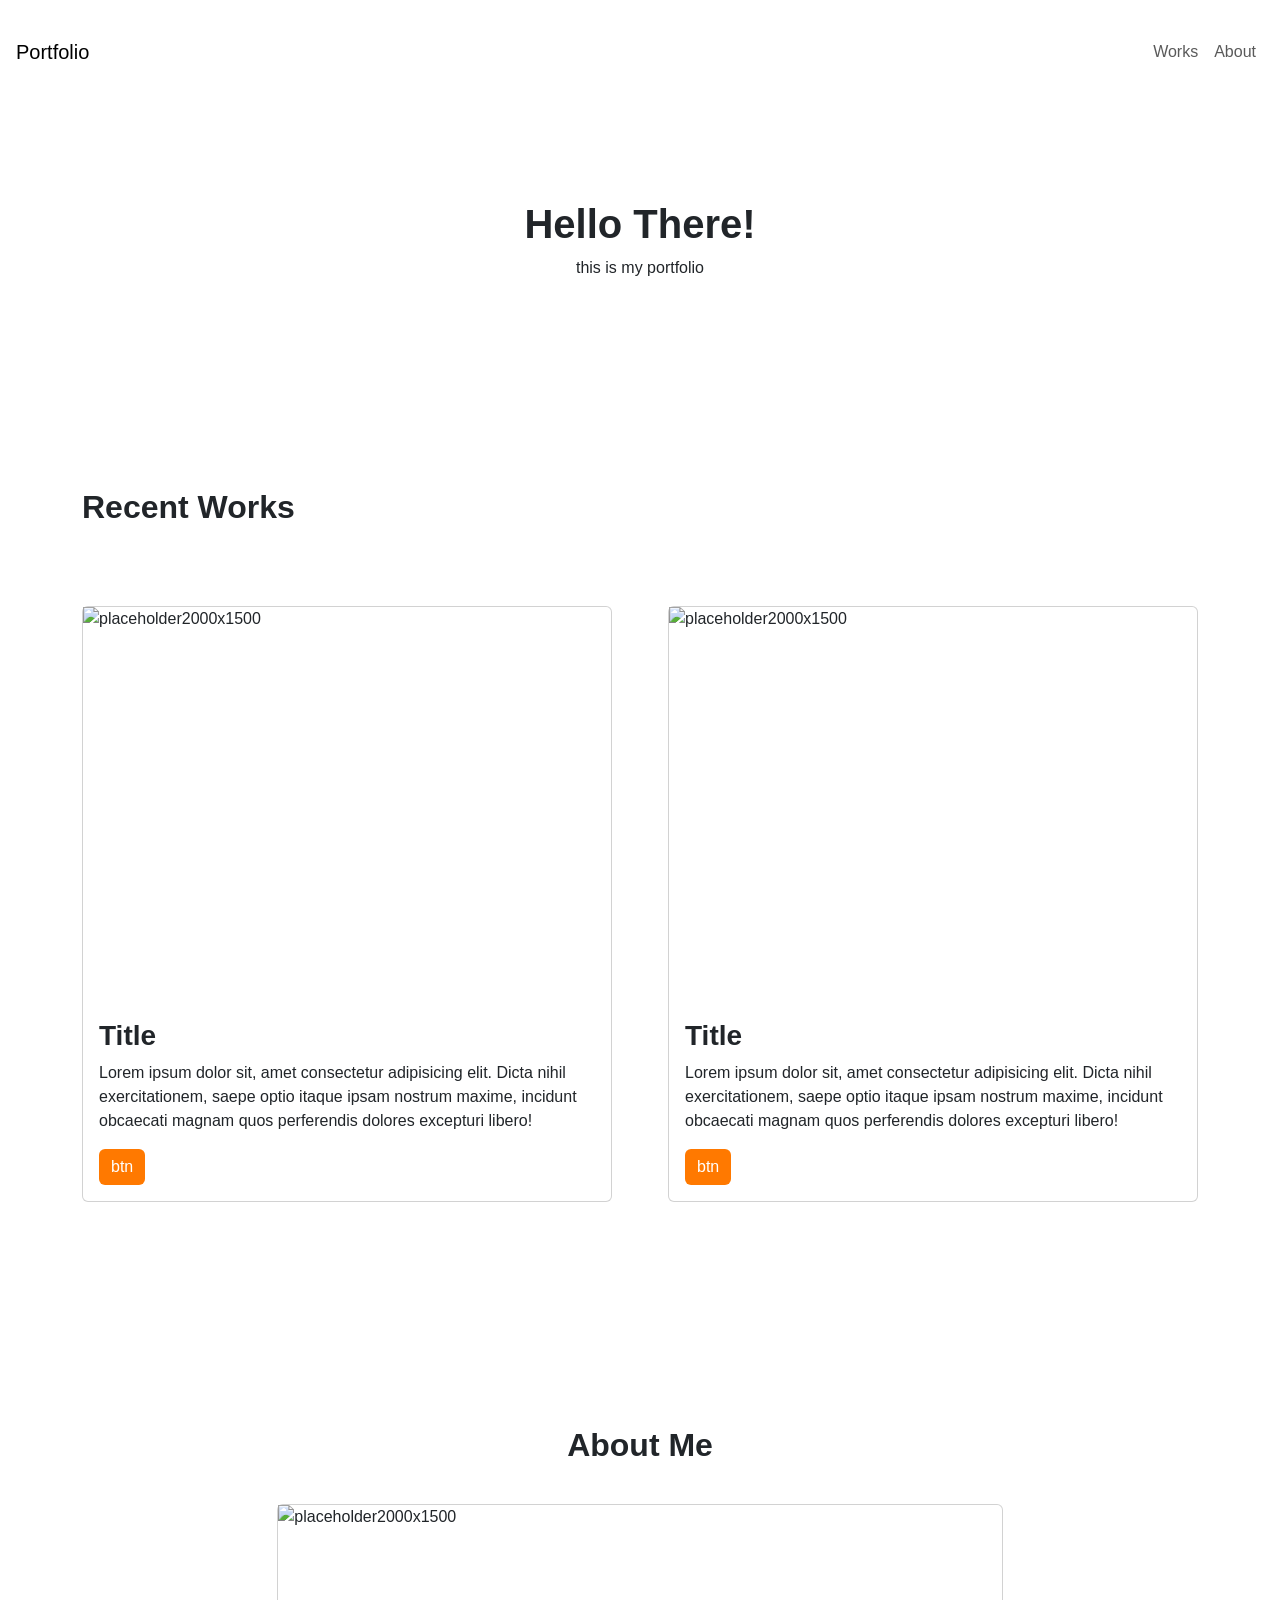
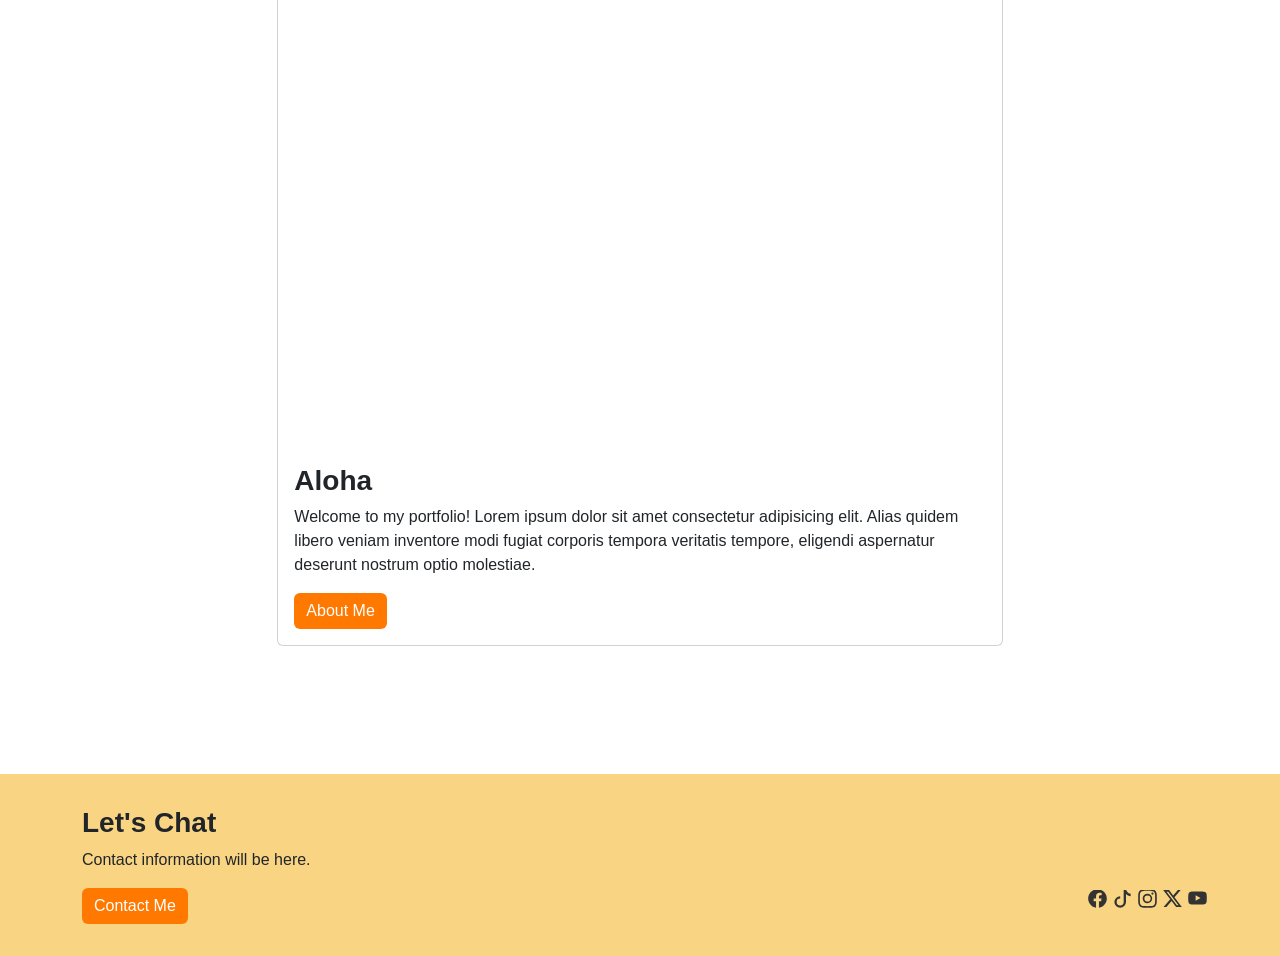
==== index.html @ 57aa2b12 "init" ====
<!DOCTYPE html>
<html lang="en">

    <head>
        <meta charset="UTF-8">
        <meta name="viewport" content="width=device-width, initial-scale=1.0">
        <title>Demo Portfolio</title>
        <link href="https://cdn.jsdelivr.net/npm/bootstrap@5.3.3/dist/css/bootstrap.min.css" rel="stylesheet" integrity="sha384-QWTKZyjpPEjISv5WaRU9OFeRpok6YctnYmDr5pNlyT2bRjXh0JMhjY6hW+ALEwIH" crossorigin="anonymous">

        <!-- REQUIRED: Your Custom CSS-->
        <link rel="stylesheet" href="css/style.css">

        <!-- REQUIRED: Google Font API -->
        <link href="https://fonts.googleapis.com/css2?family=Sora:wght@400;700&display=swap" rel="stylesheet">
    </head>

    <body>
        <!-- Content will go here -->
        <!-- Start of Header Section -->
        <header class="py-3">
            <nav class="navbar navbar-expand-lg">
                <!-- Logo -->
                <a class="navbar-brand" href="#">Portfolio</a>
                <button class="navbar-toggler" type="button" data-bs-toggle="collapse" data-bs-target="#navbarNav" aria-controls="navbarNav" aria-expanded="false" aria-label="Toggle navigation">
                    <span class="navbar-toggler-icon"></span>
                </button>
                <div class="collapse navbar-collapse" id="navbarNav">
                    <ul class="navbar-nav ms-auto">
                        <!-- Menu Links -->
                        <li class="nav-item"><a class="nav-link" href="#works">Works</a></li>
                        <li class="nav-item"><a class="nav-link" href="#about">About</a></li>
                    </ul>
                </div>
            </nav>
        </header>
        <!-- End of Header Section -->

        <!-- Start of Hero Section -->
        <section class="hero">
            <div class="container">
                <!-- <img src="img/placeholder2000x1500.jpg" alt=""> -->
                <h1 class="text-centered">Hello There!</h1>
                <p class="text-centered">this is my portfolio</p>
            </div>
        </section>
        <!-- End of Hero Section -->

        <!-- Start of Projects Section -->
        <section id="works" class="projects">
            <div class="container">
                <h2 class="mb-5">Recent Works</h2>
                <div class="row">
                    <!-- Start of Card -->
                    <div class="one-half">
                        <div class="card">
                            <img src="img/placeholder2000x1500.jpg" alt="placeholder2000x1500" width="2000" height="1500">
                            <div class="card-body">
                                <h3 class="card-title">Title</h3>
                                <p class="card-text">Lorem ipsum dolor sit, amet consectetur adipisicing elit. Dicta nihil exercitationem, saepe optio itaque ipsam nostrum maxime, incidunt obcaecati magnam quos perferendis dolores excepturi libero!</p>
                                <a class="btn btn-primary" href="#" role="button">btn</a>
                            </div>
                        </div>
                    </div>
                    <!-- End of Card -->
                    <!-- Start of Card -->

                    <div class="one-half">
                        <div class="card">
                            <img src="img/placeholder2000x1500.jpg" alt="placeholder2000x1500" width="2000" height="1500">
                            <div class="card-body">
                                <h3 class="card-title">Title</h3>
                                <p class="card-text">Lorem ipsum dolor sit, amet consectetur adipisicing elit. Dicta nihil exercitationem, saepe optio itaque ipsam nostrum maxime, incidunt obcaecati magnam quos perferendis dolores excepturi libero!</p>
                                <a class="btn btn-primary" href="#" role="button">btn</a>
                            </div>
                        </div>
                    </div>
                    <!-- End of Card -->
                    <!-- Start of Card -->
                </div>
            </div>
        </section>
        <!-- End of Projects Section -->


        <!-- Start of About Me Section -->
        <section id="about" class="about-me">
            <div class="container">
                <h2 class="text-centered">About Me</h2>
                <div class="row">
                    <!-- Start of Card -->
                    <div class="two-thirds centered">
                        <div class="card">
                            <img src="img/placeholder2000x1500.jpg" alt="placeholder2000x1500" width="2000" height="1500">
                            <div class="card-body">
                                <h3 class="card-title">Aloha</h3>
                                <p class="card-text">Welcome to my portfolio! Lorem ipsum dolor sit amet consectetur adipisicing elit. Alias quidem libero veniam inventore modi fugiat corporis tempora veritatis tempore, eligendi aspernatur deserunt nostrum optio molestiae.</p>
                                <a href="#" class="btn btn-primary">About Me</a>
                            </div>
                        </div>
                    </div>
                </div>
                <!-- End of Card -->
        </section>
        <!-- End of About Me Section -->

        </div>

        <!-- Start of Footer Section -->
        <footer>
            <div class="container">
                <div class="row">
                    <div class="one-half">
                        <div class="text-left">
                            <div class="">
                                <h3>Let&apos;s Chat</h3>
                                <p>Contact information will be here.</p>
                                <a href="mailto:emailaddy" class="btn btn-primary">Contact Me</a>
                            </div>
                        </div>
                    </div>
                    <div class="one-half social-links">
                        <svg xmlns="http://www.w3.org/2000/svg" width="16" height="16" fill="currentColor" class="bi bi-facebook" viewBox="0 0 16 16">
                            <path d="M16 8.049c0-4.446-3.582-8.05-8-8.05C3.58 0-.002 3.603-.002 8.05c0 4.017 2.926 7.347 6.75 7.951v-5.625h-2.03V8.05H6.75V6.275c0-2.017 1.195-3.131 3.022-3.131.876 0 1.791.157 1.791.157v1.98h-1.009c-.993 0-1.303.621-1.303 1.258v1.51h2.218l-.354 2.326H9.25V16c3.824-.604 6.75-3.934 6.75-7.951" />
                        </svg>
                        <svg xmlns="http://www.w3.org/2000/svg" width="16" height="16" fill="currentColor" class="bi bi-tiktok" viewBox="0 0 16 16">
                            <path d="M9 0h1.98c.144.715.54 1.617 1.235 2.512C12.895 3.389 13.797 4 15 4v2c-1.753 0-3.07-.814-4-1.829V11a5 5 0 1 1-5-5v2a3 3 0 1 0 3 3z" />
                        </svg>
                        <svg xmlns="http://www.w3.org/2000/svg" width="16" height="16" fill="currentColor" class="bi bi-instagram" viewBox="0 0 16 16">
                            <path d="M8 0C5.829 0 5.556.01 4.703.048 3.85.088 3.269.222 2.76.42a3.9 3.9 0 0 0-1.417.923A3.9 3.9 0 0 0 .42 2.76C.222 3.268.087 3.85.048 4.7.01 5.555 0 5.827 0 8.001c0 2.172.01 2.444.048 3.297.04.852.174 1.433.372 1.942.205.526.478.972.923 1.417.444.445.89.719 1.416.923.51.198 1.09.333 1.942.372C5.555 15.99 5.827 16 8 16s2.444-.01 3.298-.048c.851-.04 1.434-.174 1.943-.372a3.9 3.9 0 0 0 1.416-.923c.445-.445.718-.891.923-1.417.197-.509.332-1.09.372-1.942C15.99 10.445 16 10.173 16 8s-.01-2.445-.048-3.299c-.04-.851-.175-1.433-.372-1.941a3.9 3.9 0 0 0-.923-1.417A3.9 3.9 0 0 0 13.24.42c-.51-.198-1.092-.333-1.943-.372C10.443.01 10.172 0 7.998 0zm-.717 1.442h.718c2.136 0 2.389.007 3.232.046.78.035 1.204.166 1.486.275.373.145.64.319.92.599s.453.546.598.92c.11.281.24.705.275 1.485.039.843.047 1.096.047 3.231s-.008 2.389-.047 3.232c-.035.78-.166 1.203-.275 1.485a2.5 2.5 0 0 1-.599.919c-.28.28-.546.453-.92.598-.28.11-.704.24-1.485.276-.843.038-1.096.047-3.232.047s-2.39-.009-3.233-.047c-.78-.036-1.203-.166-1.485-.276a2.5 2.5 0 0 1-.92-.598 2.5 2.5 0 0 1-.6-.92c-.109-.281-.24-.705-.275-1.485-.038-.843-.046-1.096-.046-3.233s.008-2.388.046-3.231c.036-.78.166-1.204.276-1.486.145-.373.319-.64.599-.92s.546-.453.92-.598c.282-.11.705-.24 1.485-.276.738-.034 1.024-.044 2.515-.045zm4.988 1.328a.96.96 0 1 0 0 1.92.96.96 0 0 0 0-1.92m-4.27 1.122a4.109 4.109 0 1 0 0 8.217 4.109 4.109 0 0 0 0-8.217m0 1.441a2.667 2.667 0 1 1 0 5.334 2.667 2.667 0 0 1 0-5.334" />
                        </svg>
                        <svg xmlns="http://www.w3.org/2000/svg" width="16" height="16" fill="currentColor" class="bi bi-twitter-x" viewBox="0 0 16 16">
                            <path d="M12.6.75h2.454l-5.36 6.142L16 15.25h-4.937l-3.867-5.07-4.425 5.07H.316l5.733-6.57L0 .75h5.063l3.495 4.633L12.601.75Zm-.86 13.028h1.36L4.323 2.145H2.865z" />
                        </svg>
                        <svg xmlns="http://www.w3.org/2000/svg" width="16" height="16" fill="currentColor" class="bi bi-youtube" viewBox="0 0 16 16">
                            <path d="M8.051 1.999h.089c.822.003 4.987.033 6.11.335a2.01 2.01 0 0 1 1.415 1.42c.101.38.172.883.22 1.402l.01.104.022.26.008.104c.065.914.073 1.77.074 1.957v.075c-.001.194-.01 1.108-.082 2.06l-.008.105-.009.104c-.05.572-.124 1.14-.235 1.558a2.01 2.01 0 0 1-1.415 1.42c-1.16.312-5.569.334-6.18.335h-.142c-.309 0-1.587-.006-2.927-.052l-.17-.006-.087-.004-.171-.007-.171-.007c-1.11-.049-2.167-.128-2.654-.26a2.01 2.01 0 0 1-1.415-1.419c-.111-.417-.185-.986-.235-1.558L.09 9.82l-.008-.104A31 31 0 0 1 0 7.68v-.123c.002-.215.01-.958.064-1.778l.007-.103.003-.052.008-.104.022-.26.01-.104c.048-.519.119-1.023.22-1.402a2.01 2.01 0 0 1 1.415-1.42c.487-.13 1.544-.21 2.654-.26l.17-.007.172-.006.086-.003.171-.007A100 100 0 0 1 7.858 2zM6.4 5.209v4.818l4.157-2.408z" />
                        </svg>
                    </div>
                </div>
            </div>

        </footer>
        <!-- End of Footer Section -->


        <!-- REQUIRED: Javascript -->
        <script src="https://cdn.jsdelivr.net/npm/bootstrap@5.3.3/dist/js/bootstrap.bundle.min.js" integrity="sha384-YvpcrYf0tY3lHB60NNkmXc5s9fDVZLESaAA55NDzOxhy9GkcIdslK1eN7N6jIeHz" crossorigin="anonymous"></script>
    </body>

</html>
---- css/style.css ----
/********************************
Bootstrap Variables Override
**********************************/
:root {
    /* Replace your primary color from your UI Kit */
    --bs-primary: #ff7900;

    /* Replace your secondary color from your UI Kit  */
    --secondary-color: #f9d583;

    /* Replace the main body font from your UI Kit */
    --bs-font-sans-serif: 'Fredoka', verdana, sans-serif;
    --bs-body-font: 'Nunito', verdana, sans-serif;

    /* Optional: Replace gradient from your UI Kit */
    --bs-gradient: linear-gradient(180deg, rgba(255, 255, 255, 0.15), rgba(255, 255, 255, 0));
}

/********************************
Global Styles and UI Components
**********************************/
.navbar {

    /* Optional: Stretch the navbar across the full width */
    width: 100%;

    /* Optional: Add inner spacing to the navbar */
    padding: 1rem;
}

footer {
    /* Change footer background color */
    background-color: var(--bs-white);
    /* Optional: Change footer text color to white using variable */
    color: var(--bs-dark);
    /* Optional: Center footer elements */
    text-align: center;
}

footer .footer-social {
    /* Optional: Change size of footer icon */
    width:24px;
    margin:.5rem
}
/* .btn-hero {
    display: flex;
    justify-self: center;
} */

.btn-primary {
    /* Optional: Change primary button background color to primary color */
    background-color: var(--bs-primary);
    /* Optional: Remove primary button outline */
    border: none;
}

.btn-primary:hover {
    /* Optional: Change primary button hover state background and text color  */
    background-color: var(--secondary-color);
    color: var(--bs-dark);
}

/********************************
Typography
**********************************/
h1,
h2,
h3,
h4,
h5,
h6 {
    /* Optional: Add letter spacing to all headings */
    letter-spacing: 0.0rem;
    /* Optional: Adjust font-weight to all headings */
    font-weight: 800;
}

h2 {
    /* Optional: Adjust font-size of heading 2 */
    font-size: 2rem;
}

p {
    font-family: var(--bs-body-font);
}
.display-1 {
    /* Optional: Customizes display-1 style based on my Figma UI kit */
    font-weight: 800;
    font-size: 4.5rem;
    line-height: 100%;
    letter-spacing: -0.2rem;
}

.display-2 {
    /* Optional: Customizes display-2 style based on my Figma UI kit */
    font-weight: 700;
    font-size: 2.75rem;
    line-height: 100%;
    letter-spacing: -0.2rem;
}

.kicker {
    /* Optional: Establish new custom text style class called "kicker" */
    text-transform: uppercase;
    font-weight: 400;
    font-size: 1.25rem;
}

/* Small devices (landscape phones, 576px and up) */
@media (min-width: 576px) {
    /* Optional: Customize responsive style for display-1 on small devices and larger */
    .display-1 {
        font-size: 4rem;
    }
}

img {
    max-width: 100%;
    height: auto;
}

.hero {
    /* width: 1320px; */
    margin: 0 auto;
}

section {
    padding: 6em 0;
}

footer {
    background-color: var(--secondary-color);
}

svg {
    color: #333;
    width: 25px;
    height: 25px;
    padding: .2em;
}

.text-centered {
    text-align: center;
}
.text-left {
    text-align: left;
}

/* GRID */
.row {
    --gridgap: 2em;
}
.row2 {
    --gridgap2: 0em;
}
.row>* {
    margin-top: var(--gridgap);
    margin-bottom: var(--gridgap);
}
.row2 + .row2 {
    margin-top: var(--gridgap2);
    margin-bottom: var(--gridgap2);
}
@media (min-width: 768px) {
    .row {
        display: grid;
        grid-template-columns: repeat(12, 1fr);
        gap: var(--gridgap);
        /* place-items: center; */
    }

    /* COMMONLY USED SEMANTIC COLUMN WIDTHS */
    .one-half {
        grid-column: auto / span 6;
    }

    .one-third {
        grid-column: auto / span 4;
    }

    .two-thirds {
        grid-column: auto / span 8;
    }

    .one-fourth {
        grid-column: auto / span 3;
    }

    .three-fourths {
        grid-column: auto / span 9;
    }

    /* 12 COLUMN CLASSES */
    .col-1 {
        grid-column: auto / span 1;
    }

    .col-2 {
        grid-column: auto / span 2;
    }

    .col-3 {
        grid-column: auto / span 3;
    }

    .col-4 {
        grid-column: auto / span 4;
    }

    .col-5 {
        grid-column: auto / span 5;
    }

    .col-6 {
        grid-column: auto / span 6;
    }

    .col-7 {
        grid-column: auto / span 7;
    }

    .col-8 {
        grid-column: auto / span 8;
    }

    .col-9 {
        grid-column: auto / span 9;
    }

    .col-10 {
        grid-column: auto / span 10;
    }

    .col-11 {
        grid-column: auto / span 11;
    }

    .col-12 {
        grid-column: auto / span 12;
    }

    /* COMMONLY CENTERED COLUMNS */
    .one-half.centered {
        grid-column: 4 / span 6;
    }

    .one-third.centered {
        grid-column: 5 / span 4;
    }

    .two-thirds.centered {
        grid-column: 3 / span 8;
    }

    /* PUSHES */
    .push-1 {
        grid-column-start: 2;
    }

    .push-2 {
        grid-column-start: 3;
    }

    .push-3 {
        grid-column-start: 4;
    }

    .push-4 {
        grid-column-start: 5;
    }

    .push-5 {
        grid-column-start: 6;
    }

    .push-6 {
        grid-column-start: 7;
    }

    .push-7 {
        grid-column-start: 8;
    }

    .push-8 {
        grid-column-start: 9;
    }

    .push-9 {
        grid-column-start: 10;
    }

    .push-10 {
        grid-column-start: 11;
    }

    .push-11 {
        grid-column-start: 12;
    }

    /* SWAP (REVERSE) COLUMNS - WORKS ONLY w/ 2 CHILDREN  */
    .row.swapped > *:first-child { order: 2; }
    .row.swapped > *:last-child { order: 1; }
}

@media (min-width: 768px) {
.social-links {
    display: flex;
    justify-content: end;
    padding: 5em 0 0 0;
    
}
    }
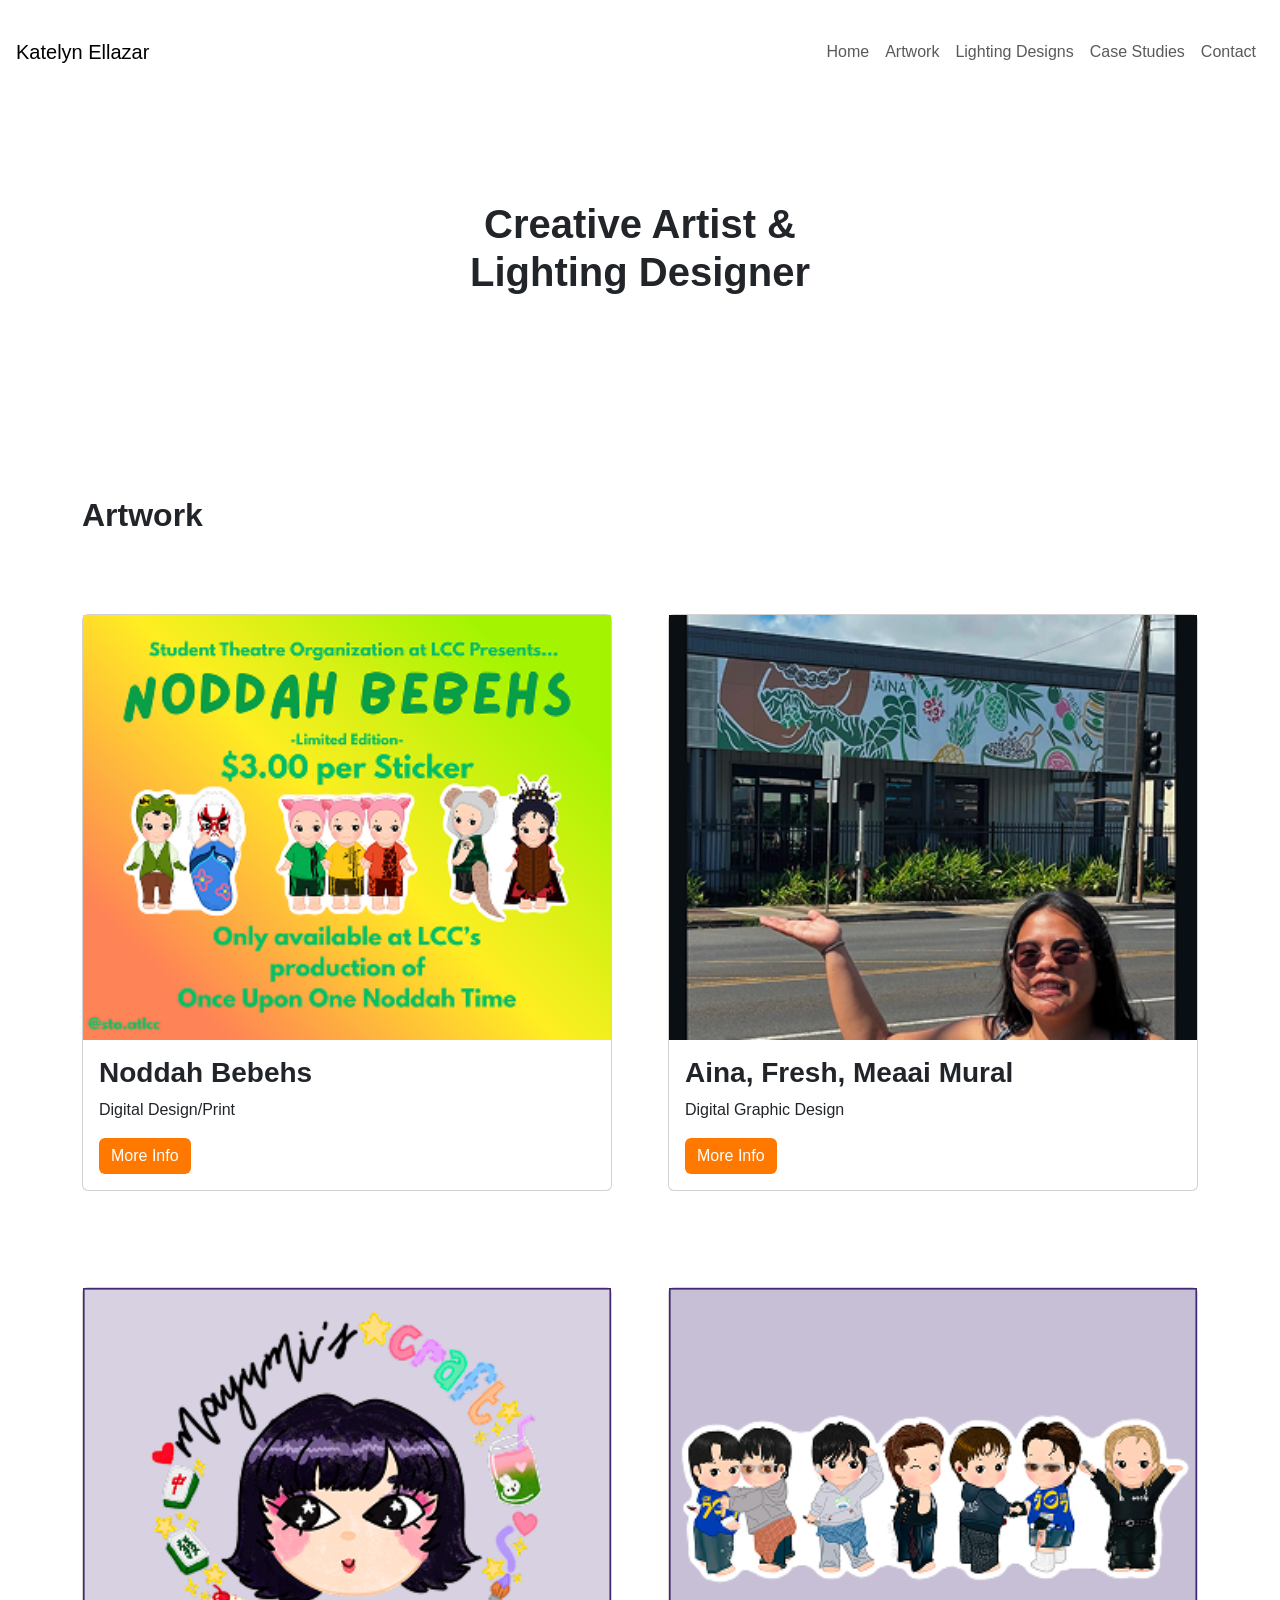
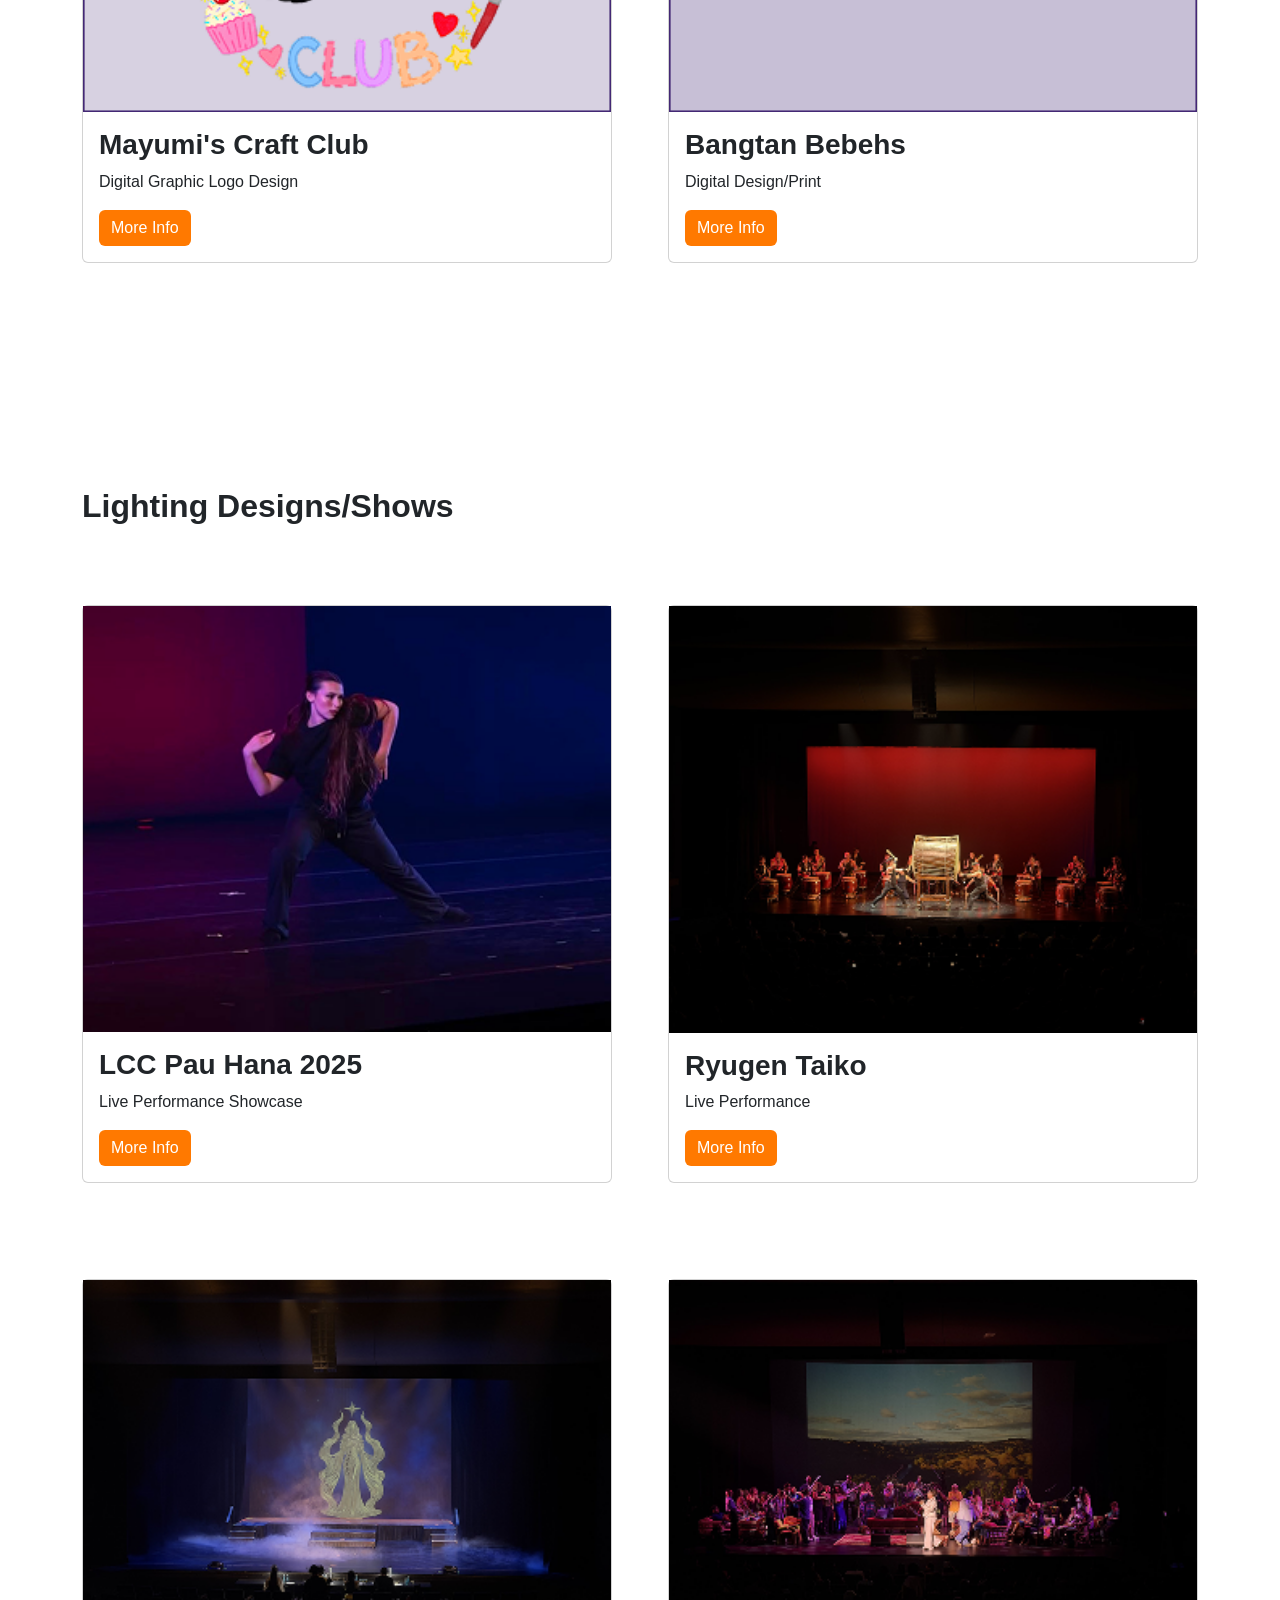
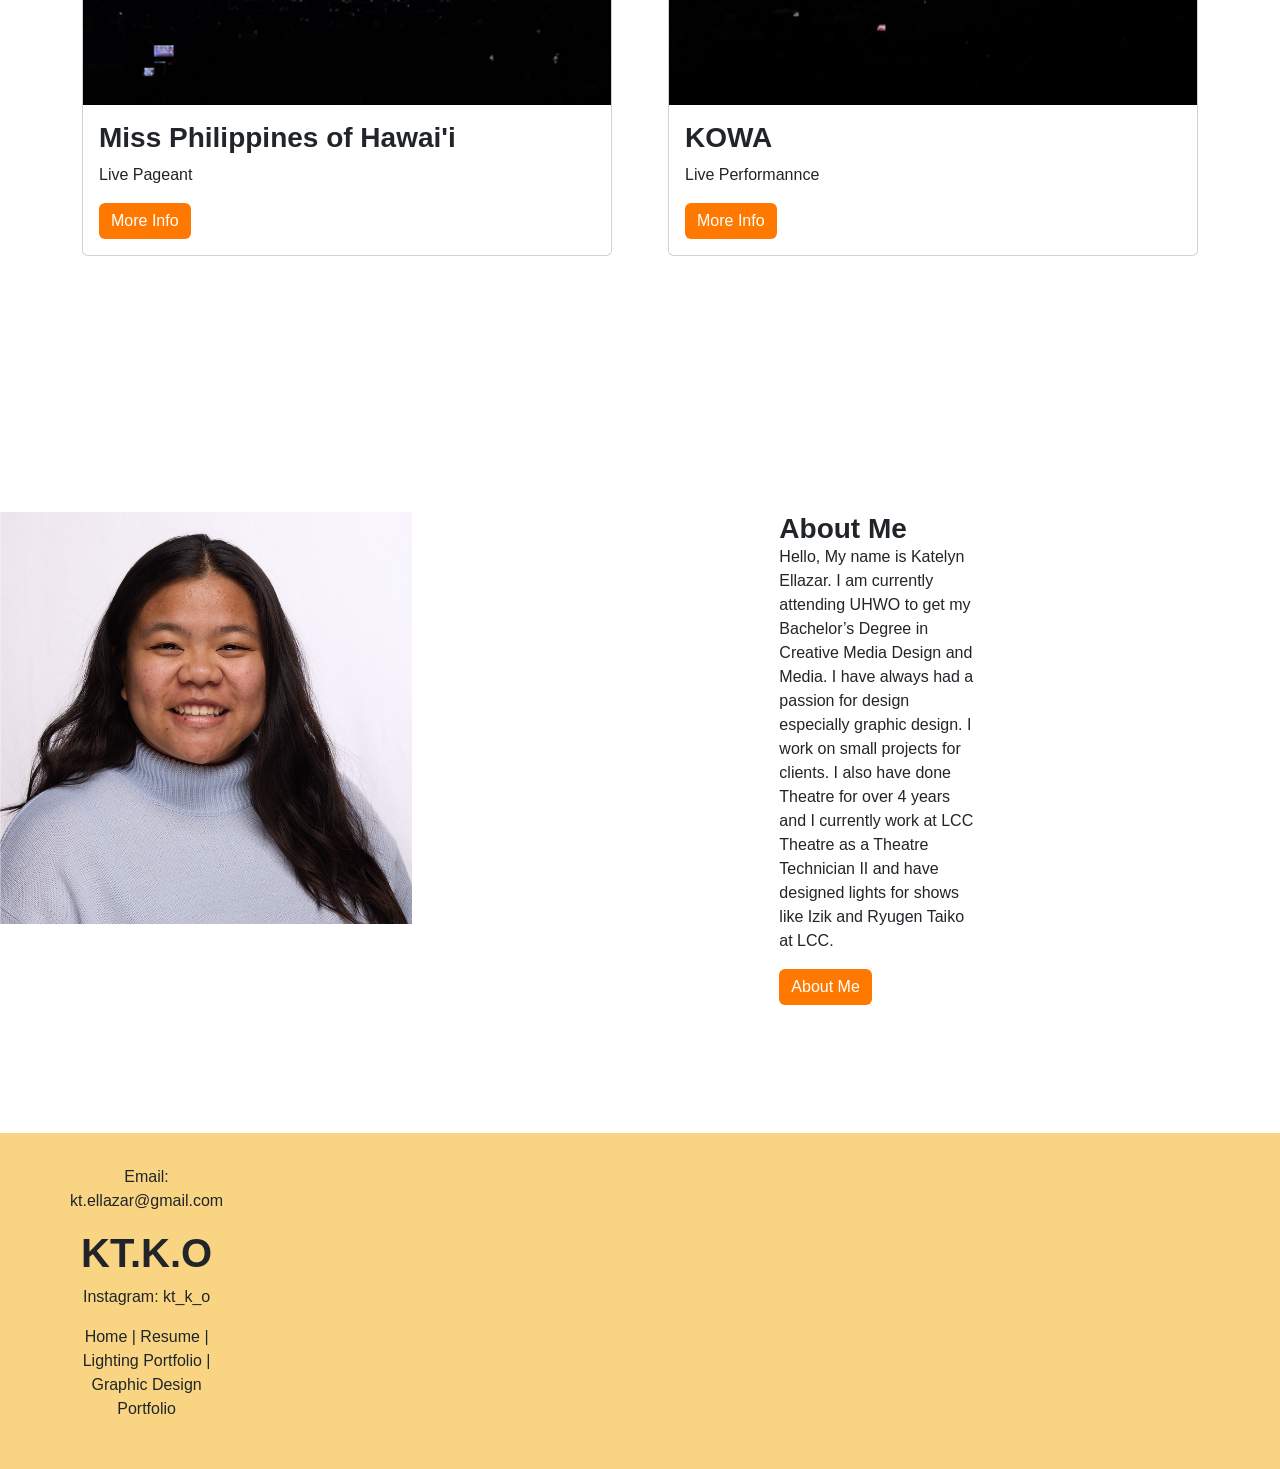
==== commit 20336f33: "homepage-update" ====
--- a/index.html
+++ b/index.html
@@ -4,7 +4,7 @@
     <head>
         <meta charset="UTF-8">
         <meta name="viewport" content="width=device-width, initial-scale=1.0">
-        <title>Demo Portfolio</title>
+        <title>Katelyn Ellazar</title>
         <link href="https://cdn.jsdelivr.net/npm/bootstrap@5.3.3/dist/css/bootstrap.min.css" rel="stylesheet" integrity="sha384-QWTKZyjpPEjISv5WaRU9OFeRpok6YctnYmDr5pNlyT2bRjXh0JMhjY6hW+ALEwIH" crossorigin="anonymous">
 
         <!-- REQUIRED: Your Custom CSS-->
@@ -20,15 +20,18 @@
         <header class="py-3">
             <nav class="navbar navbar-expand-lg">
                 <!-- Logo -->
-                <a class="navbar-brand" href="#">Portfolio</a>
+                <a class="navbar-brand" href="#">Katelyn Ellazar</a>
                 <button class="navbar-toggler" type="button" data-bs-toggle="collapse" data-bs-target="#navbarNav" aria-controls="navbarNav" aria-expanded="false" aria-label="Toggle navigation">
                     <span class="navbar-toggler-icon"></span>
                 </button>
                 <div class="collapse navbar-collapse" id="navbarNav">
                     <ul class="navbar-nav ms-auto">
                         <!-- Menu Links -->
-                        <li class="nav-item"><a class="nav-link" href="#works">Works</a></li>
-                        <li class="nav-item"><a class="nav-link" href="#about">About</a></li>
+                        <li class="nav-item"><a class="nav-link" href="#home">Home</a></li>
+                        <li class="nav-item"><a class="nav-link" href="#artwork">Artwork</a></li>
+                        <li class="nav-item"><a class="nav-link" href="#lighting">Lighting Designs</a></li>
+                        <li class="nav-item"><a class="nav-link" href="#case-studies">Case Studies</a></li>
+                        <li class="nav-item"><a class="nav-link" href="#contact">Contact</a></li>
                     </ul>
                 </div>
             </nav>
@@ -39,105 +42,158 @@
         <section class="hero">
             <div class="container">
                 <!-- <img src="img/placeholder2000x1500.jpg" alt=""> -->
-                <h1 class="text-centered">Hello There!</h1>
-                <p class="text-centered">this is my portfolio</p>
+                <h1 class="text-centered">Creative Artist & <br> Lighting Designer</h1>
+                
             </div>
         </section>
         <!-- End of Hero Section -->
 
-        <!-- Start of Projects Section -->
-        <section id="works" class="projects">
-            <div class="container">
-                <h2 class="mb-5">Recent Works</h2>
+        <!-- Start of Artwork Section -->
+        <section id="artwork" class="projects">
+            <div class="container">
+                <h2 class="mb-5">Artwork</h2>
                 <div class="row">
                     <!-- Start of Card -->
                     <div class="one-half">
                         <div class="card">
-                            <img src="img/placeholder2000x1500.jpg" alt="placeholder2000x1500" width="2000" height="1500">
-                            <div class="card-body">
-                                <h3 class="card-title">Title</h3>
-                                <p class="card-text">Lorem ipsum dolor sit, amet consectetur adipisicing elit. Dicta nihil exercitationem, saepe optio itaque ipsam nostrum maxime, incidunt obcaecati magnam quos perferendis dolores excepturi libero!</p>
-                                <a class="btn btn-primary" href="#" role="button">btn</a>
-                            </div>
-                        </div>
-                    </div>
-                    <!-- End of Card -->
-                    <!-- Start of Card -->
-
-                    <div class="one-half">
-                        <div class="card">
-                            <img src="img/placeholder2000x1500.jpg" alt="placeholder2000x1500" width="2000" height="1500">
-                            <div class="card-body">
-                                <h3 class="card-title">Title</h3>
-                                <p class="card-text">Lorem ipsum dolor sit, amet consectetur adipisicing elit. Dicta nihil exercitationem, saepe optio itaque ipsam nostrum maxime, incidunt obcaecati magnam quos perferendis dolores excepturi libero!</p>
-                                <a class="btn btn-primary" href="#" role="button">btn</a>
-                            </div>
-                        </div>
-                    </div>
-                    <!-- End of Card -->
-                    <!-- Start of Card -->
-                </div>
-            </div>
-        </section>
-        <!-- End of Projects Section -->
+                            <img src="images/thumbnail-noddah.png" alt="Noddah Bebehs" width="2000" height="1500">
+                            <div class="card-body">
+                                <h3 class="card-title">Noddah Bebehs</h3>
+                                <p class="card-text">Digital Design/Print</p>
+                                <a class="btn btn-primary" href="#" role="button">More Info</a>
+                            </div>
+                        </div>
+                    </div>
+                    <!-- End of Card -->
+                    <!-- Start of Card -->
+
+                    <div class="one-half">
+                        <div class="card">
+                            <img src="images/thumbnail-aina.png" alt="Aina, Fresh, Mea'ai Mural" width="2000" height="1500">
+                            <div class="card-body">
+                                <h3 class="card-title">Aina, Fresh, Meaai Mural</h3>
+                                <p class="card-text">Digital Graphic Design</p>
+                                <a class="btn btn-primary" href="#" role="button">More Info</a>
+                            </div>
+                        </div>
+                    </div>
+                    <!-- End of Card -->
+                    <!-- Start of Card -->
+                      <div class="one-half">
+                        <div class="card">
+                            <img src="images/thumbnail-mayumi.png" alt="Mayumi's Craft Club" width="2000" height="1500">
+                            <div class="card-body">
+                                <h3 class="card-title">Mayumi's Craft Club</h3>
+                                <p class="card-text">Digital Graphic Logo Design</p>
+                                <a class="btn btn-primary" href="#" role="button">More Info</a>
+                            </div>
+                        </div>
+                    </div>
+                    <!-- End of Card -->
+                      <div class="one-half">
+                        <div class="card">
+                            <img src="images/thumbnail-bangtan.png" alt="Bangtan Bebehs" width="2000" height="1500">
+                            <div class="card-body">
+                                <h3 class="card-title">Bangtan Bebehs</h3>
+                                <p class="card-text">Digital Design/Print</p>
+                                <a class="btn btn-primary" href="#" role="button">More Info</a>
+                            </div>
+                        </div>
+                    </div>
+                    <!-- End of Card -->
+                </div>
+            </div>
+        </section>
+        <!-- End of Artwork Section -->
+
+                <!-- Start of Lighting Section -->
+        <section id="artwork" class="projects">
+            <div class="container">
+                <h2 class="mb-5">Lighting Designs/Shows</h2>
+                <div class="row">
+                    <!-- Start of Card -->
+                    <div class="one-half">
+                        <div class="card">
+                            <img src="images/Thumbnail-pau hana.png" alt="Noddah Bebehs" width="2000" height="1500">
+                            <div class="card-body">
+                                <h3 class="card-title">LCC Pau Hana 2025</h3>
+                                <p class="card-text">Live Performance Showcase</p>
+                                <a class="btn btn-primary" href="#" role="button">More Info</a>
+                            </div>
+                        </div>
+                    </div>
+                    <!-- End of Card -->
+                    <!-- Start of Card -->
+
+                    <div class="one-half">
+                        <div class="card">
+                            <img src="images/thumbnail-ryugen.png" alt="Aina, Fresh, Mea'ai Mural" width="2000" height="1500">
+                            <div class="card-body">
+                                <h3 class="card-title">Ryugen Taiko</h3>
+                                <p class="card-text">Live Performance</p>
+                                <a class="btn btn-primary" href="#" role="button">More Info</a>
+                            </div>
+                        </div>
+                    </div>
+                    <!-- End of Card -->
+                    <!-- Start of Card -->
+                      <div class="one-half">
+                        <div class="card">
+                            <img src="images/thumbnail-mpoh.png" alt="Miss Philippines of Hawai'i" width="2000" height="1500">
+                            <div class="card-body">
+                                <h3 class="card-title">Miss Philippines of Hawai'i</h3>
+                                <p class="card-text">Live Pageant</p>
+                                <a class="btn btn-primary" href="#" role="button">More Info</a>
+                            </div>
+                        </div>
+                    </div>
+                    <!-- End of Card -->
+                      <div class="one-half">
+                        <div class="card">
+                            <img src="images/thumbnail-kowa.png" alt="KOWA" width="2000" height="1500">
+                            <div class="card-body">
+                                <h3 class="card-title">KOWA</h3>
+                                <p class="card-text">Live Performannce</p>
+                                <a class="btn btn-primary" href="#" role="button">More Info</a>
+                            </div>
+                        </div>
+                    </div>
+                    <!-- End of Card -->
+                </div>
+            </div>
+        </section>
+        <!-- End of Lighting Section -->
 
 
         <!-- Start of About Me Section -->
         <section id="about" class="about-me">
-            <div class="container">
-                <h2 class="text-centered">About Me</h2>
-                <div class="row">
-                    <!-- Start of Card -->
-                    <div class="two-thirds centered">
-                        <div class="card">
-                            <img src="img/placeholder2000x1500.jpg" alt="placeholder2000x1500" width="2000" height="1500">
-                            <div class="card-body">
-                                <h3 class="card-title">Aloha</h3>
-                                <p class="card-text">Welcome to my portfolio! Lorem ipsum dolor sit amet consectetur adipisicing elit. Alias quidem libero veniam inventore modi fugiat corporis tempora veritatis tempore, eligendi aspernatur deserunt nostrum optio molestiae.</p>
-                                <a href="#" class="btn btn-primary">About Me</a>
-                            </div>
-                        </div>
-                    </div>
-                </div>
-                <!-- End of Card -->
+                            <div class="row">
+                                <div class="col-7"><img src="images/katelyn.png" alt="Katelyn Ellazar" width="2000" height="1500"></div>
+                                    <div class="col-5">
+                                        <h3 class="card-title">About Me</h3>
+                                        <p class="card-text">Hello, My name is Katelyn Ellazar. I am currently attending UHWO to get my Bachelor’s Degree in Creative Media Design and Media. I have always had a passion for design especially graphic design. I work on small projects for clients. I also have done Theatre for over 4 years and I currently work at LCC Theatre as a Theatre Technician II and have designed lights for shows like Izik and Ryugen Taiko at LCC.</p>
+                                        <a href="#" class="btn btn-primary">About Me</a>
+                                    </div>
+                            </div>
+
         </section>
         <!-- End of About Me Section -->
 
-        </div>
 
         <!-- Start of Footer Section -->
         <footer>
             <div class="container">
                 <div class="row">
-                    <div class="one-half">
-                        <div class="text-left">
-                            <div class="">
-                                <h3>Let&apos;s Chat</h3>
-                                <p>Contact information will be here.</p>
-                                <a href="mailto:emailaddy" class="btn btn-primary">Contact Me</a>
-                            </div>
-                        </div>
-                    </div>
-                    <div class="one-half social-links">
-                        <svg xmlns="http://www.w3.org/2000/svg" width="16" height="16" fill="currentColor" class="bi bi-facebook" viewBox="0 0 16 16">
-                            <path d="M16 8.049c0-4.446-3.582-8.05-8-8.05C3.58 0-.002 3.603-.002 8.05c0 4.017 2.926 7.347 6.75 7.951v-5.625h-2.03V8.05H6.75V6.275c0-2.017 1.195-3.131 3.022-3.131.876 0 1.791.157 1.791.157v1.98h-1.009c-.993 0-1.303.621-1.303 1.258v1.51h2.218l-.354 2.326H9.25V16c3.824-.604 6.75-3.934 6.75-7.951" />
-                        </svg>
-                        <svg xmlns="http://www.w3.org/2000/svg" width="16" height="16" fill="currentColor" class="bi bi-tiktok" viewBox="0 0 16 16">
-                            <path d="M9 0h1.98c.144.715.54 1.617 1.235 2.512C12.895 3.389 13.797 4 15 4v2c-1.753 0-3.07-.814-4-1.829V11a5 5 0 1 1-5-5v2a3 3 0 1 0 3 3z" />
-                        </svg>
-                        <svg xmlns="http://www.w3.org/2000/svg" width="16" height="16" fill="currentColor" class="bi bi-instagram" viewBox="0 0 16 16">
-                            <path d="M8 0C5.829 0 5.556.01 4.703.048 3.85.088 3.269.222 2.76.42a3.9 3.9 0 0 0-1.417.923A3.9 3.9 0 0 0 .42 2.76C.222 3.268.087 3.85.048 4.7.01 5.555 0 5.827 0 8.001c0 2.172.01 2.444.048 3.297.04.852.174 1.433.372 1.942.205.526.478.972.923 1.417.444.445.89.719 1.416.923.51.198 1.09.333 1.942.372C5.555 15.99 5.827 16 8 16s2.444-.01 3.298-.048c.851-.04 1.434-.174 1.943-.372a3.9 3.9 0 0 0 1.416-.923c.445-.445.718-.891.923-1.417.197-.509.332-1.09.372-1.942C15.99 10.445 16 10.173 16 8s-.01-2.445-.048-3.299c-.04-.851-.175-1.433-.372-1.941a3.9 3.9 0 0 0-.923-1.417A3.9 3.9 0 0 0 13.24.42c-.51-.198-1.092-.333-1.943-.372C10.443.01 10.172 0 7.998 0zm-.717 1.442h.718c2.136 0 2.389.007 3.232.046.78.035 1.204.166 1.486.275.373.145.64.319.92.599s.453.546.598.92c.11.281.24.705.275 1.485.039.843.047 1.096.047 3.231s-.008 2.389-.047 3.232c-.035.78-.166 1.203-.275 1.485a2.5 2.5 0 0 1-.599.919c-.28.28-.546.453-.92.598-.28.11-.704.24-1.485.276-.843.038-1.096.047-3.232.047s-2.39-.009-3.233-.047c-.78-.036-1.203-.166-1.485-.276a2.5 2.5 0 0 1-.92-.598 2.5 2.5 0 0 1-.6-.92c-.109-.281-.24-.705-.275-1.485-.038-.843-.046-1.096-.046-3.233s.008-2.388.046-3.231c.036-.78.166-1.204.276-1.486.145-.373.319-.64.599-.92s.546-.453.92-.598c.282-.11.705-.24 1.485-.276.738-.034 1.024-.044 2.515-.045zm4.988 1.328a.96.96 0 1 0 0 1.92.96.96 0 0 0 0-1.92m-4.27 1.122a4.109 4.109 0 1 0 0 8.217 4.109 4.109 0 0 0 0-8.217m0 1.441a2.667 2.667 0 1 1 0 5.334 2.667 2.667 0 0 1 0-5.334" />
-                        </svg>
-                        <svg xmlns="http://www.w3.org/2000/svg" width="16" height="16" fill="currentColor" class="bi bi-twitter-x" viewBox="0 0 16 16">
-                            <path d="M12.6.75h2.454l-5.36 6.142L16 15.25h-4.937l-3.867-5.07-4.425 5.07H.316l5.733-6.57L0 .75h5.063l3.495 4.633L12.601.75Zm-.86 13.028h1.36L4.323 2.145H2.865z" />
-                        </svg>
-                        <svg xmlns="http://www.w3.org/2000/svg" width="16" height="16" fill="currentColor" class="bi bi-youtube" viewBox="0 0 16 16">
-                            <path d="M8.051 1.999h.089c.822.003 4.987.033 6.11.335a2.01 2.01 0 0 1 1.415 1.42c.101.38.172.883.22 1.402l.01.104.022.26.008.104c.065.914.073 1.77.074 1.957v.075c-.001.194-.01 1.108-.082 2.06l-.008.105-.009.104c-.05.572-.124 1.14-.235 1.558a2.01 2.01 0 0 1-1.415 1.42c-1.16.312-5.569.334-6.18.335h-.142c-.309 0-1.587-.006-2.927-.052l-.17-.006-.087-.004-.171-.007-.171-.007c-1.11-.049-2.167-.128-2.654-.26a2.01 2.01 0 0 1-1.415-1.419c-.111-.417-.185-.986-.235-1.558L.09 9.82l-.008-.104A31 31 0 0 1 0 7.68v-.123c.002-.215.01-.958.064-1.778l.007-.103.003-.052.008-.104.022-.26.01-.104c.048-.519.119-1.023.22-1.402a2.01 2.01 0 0 1 1.415-1.42c.487-.13 1.544-.21 2.654-.26l.17-.007.172-.006.086-.003.171-.007A100 100 0 0 1 7.858 2zM6.4 5.209v4.818l4.157-2.408z" />
-                        </svg>
-                    </div>
-                </div>
-            </div>
-
+                            <div class="card-body">
+                                <p class="text-centered">Email: kt.ellazar@gmail.com</p>
+                                <h1 class="text-centered">KT.K.O</h1>
+                                <p class="text-centered">Instagram: kt_k_o</p>
+                                <p class="text-centered">Home | Resume | Lighting Portfolio | Graphic Design Portfolio </p>
+                                
+                           </div>
+                </div>
+            </div>
+      
         </footer>
         <!-- End of Footer Section -->
 
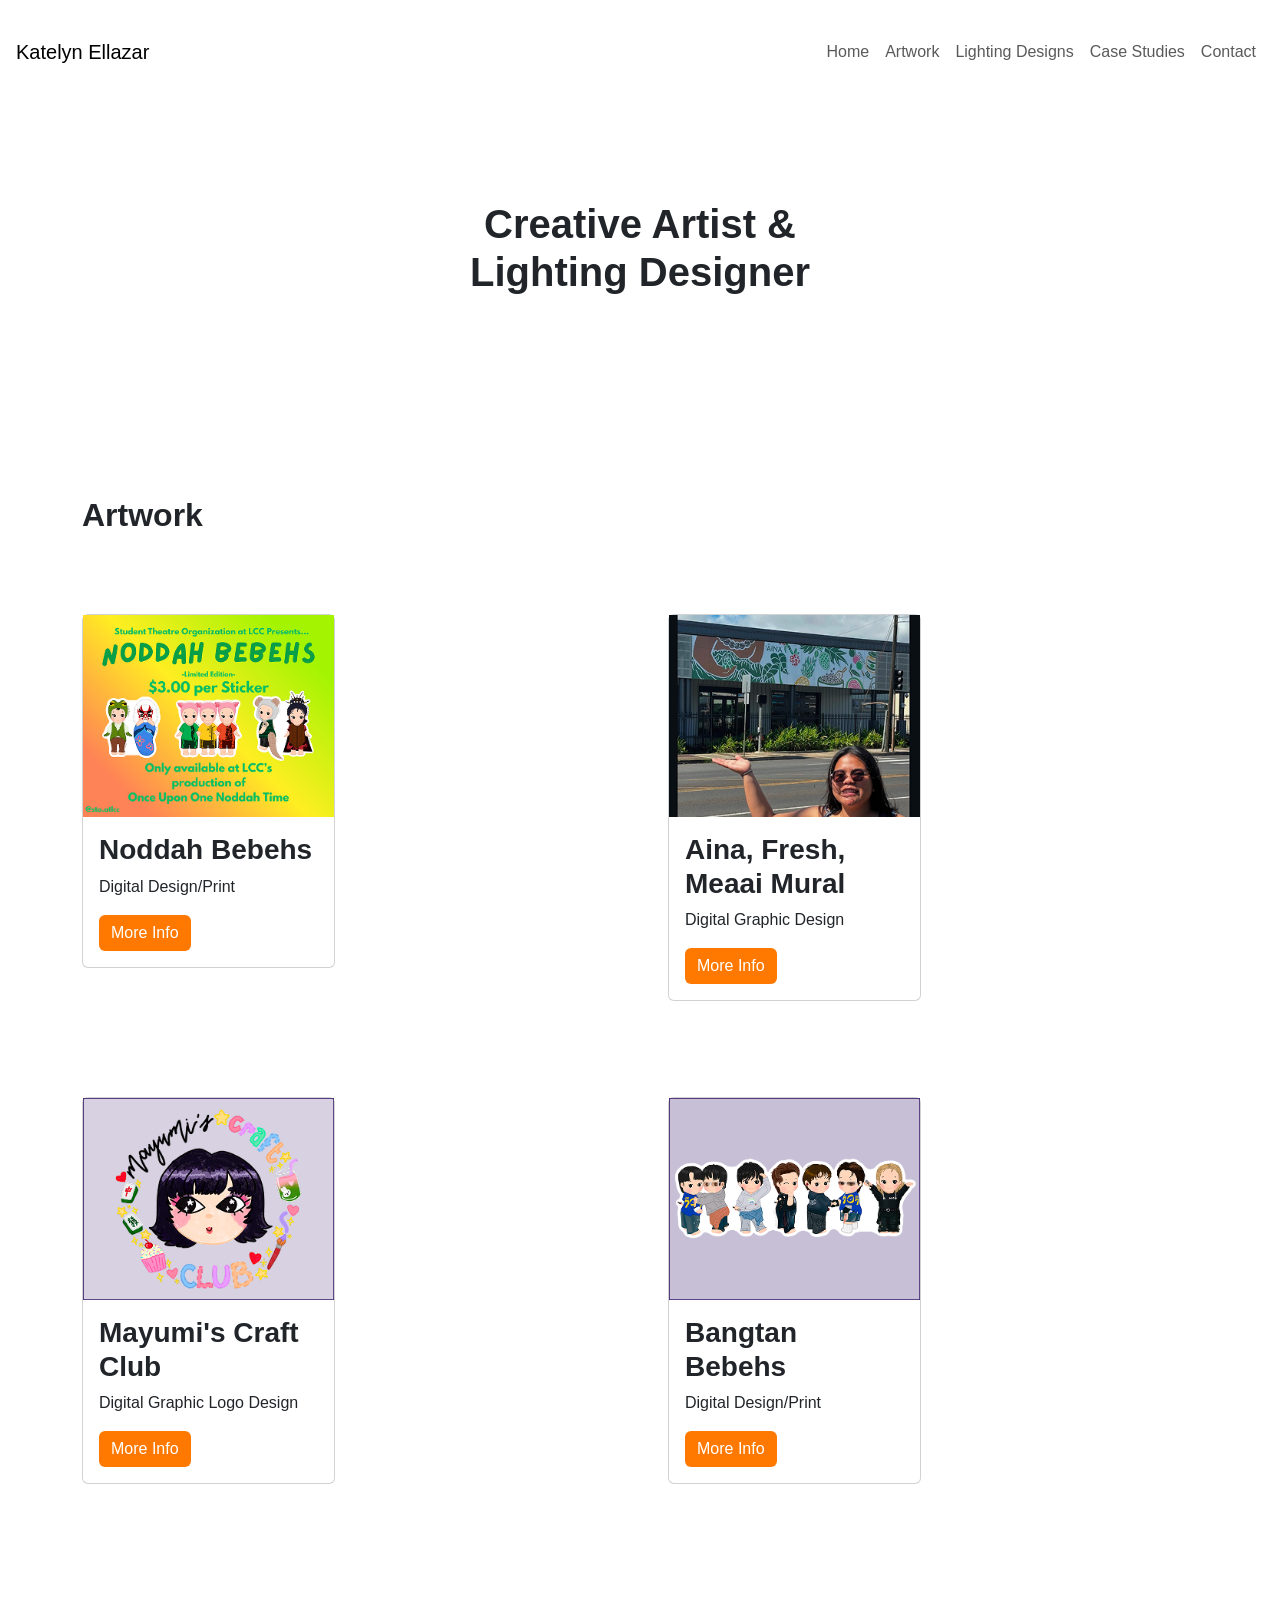
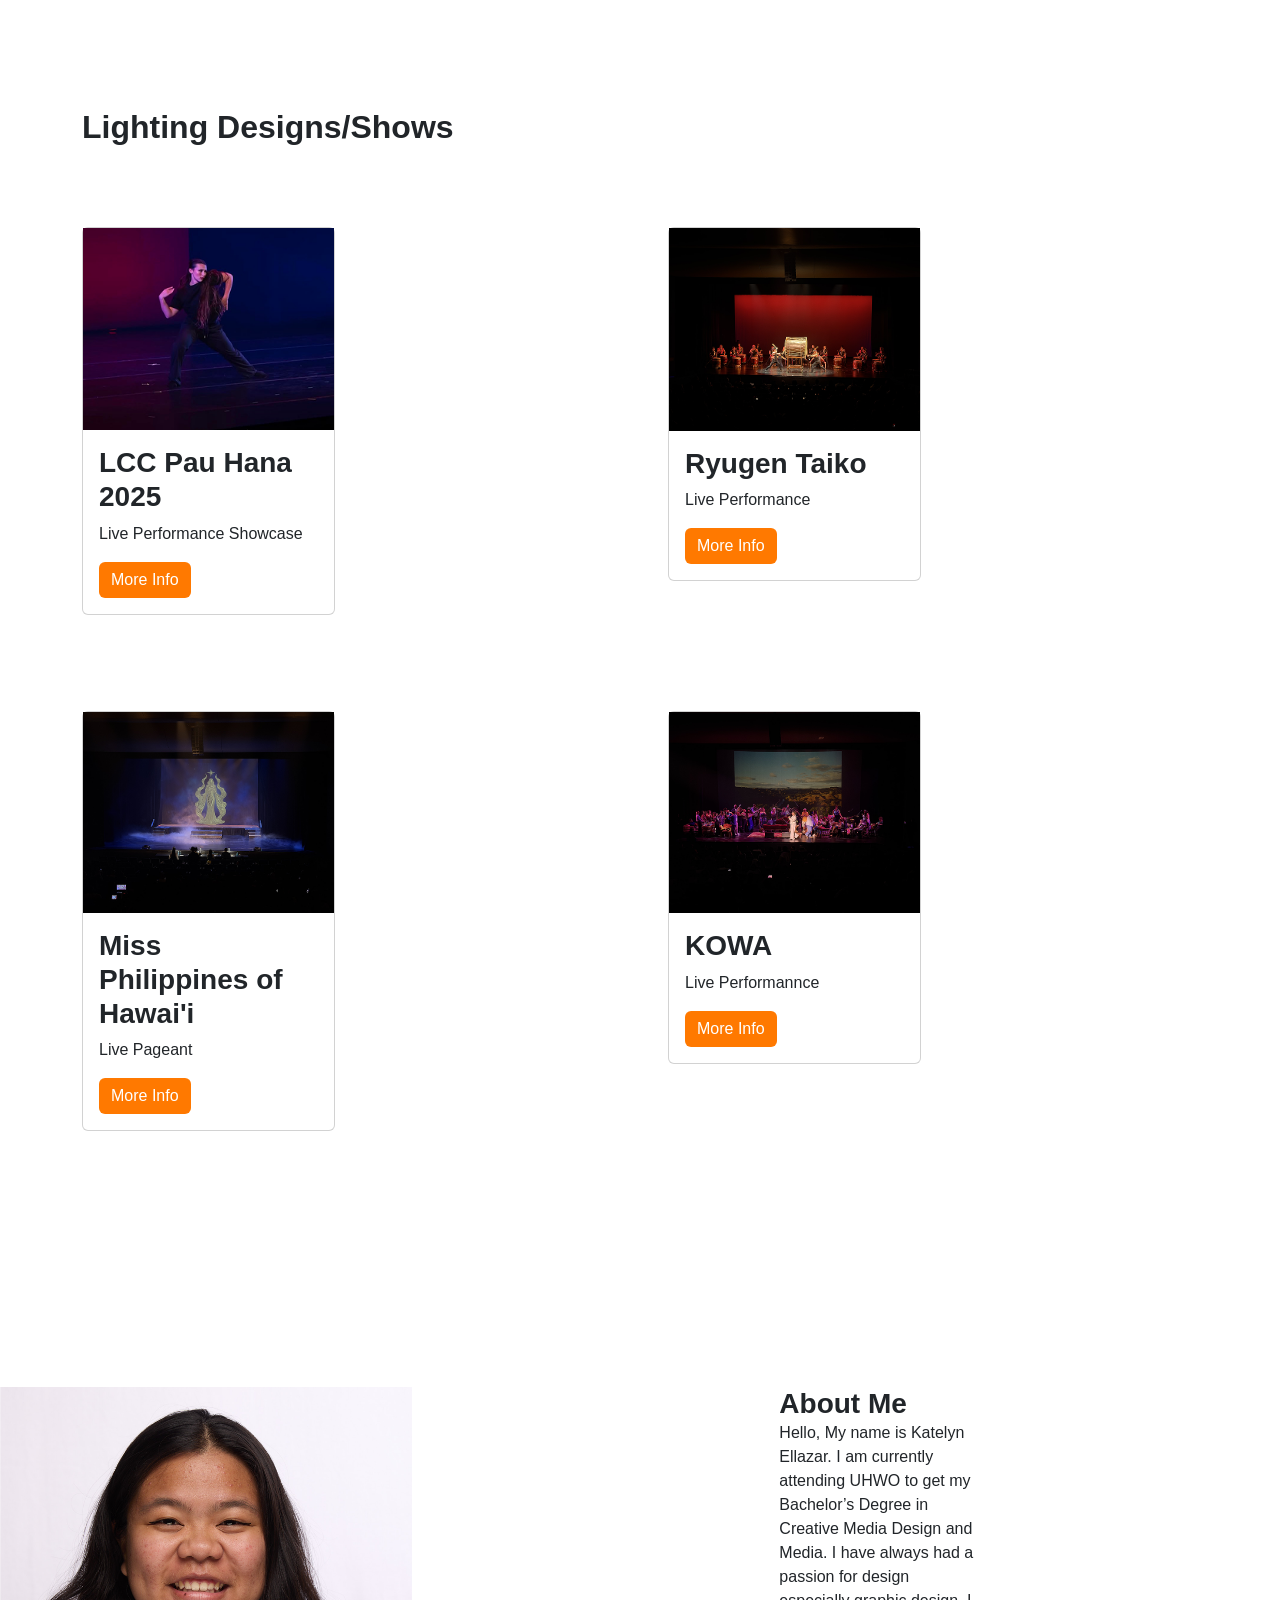
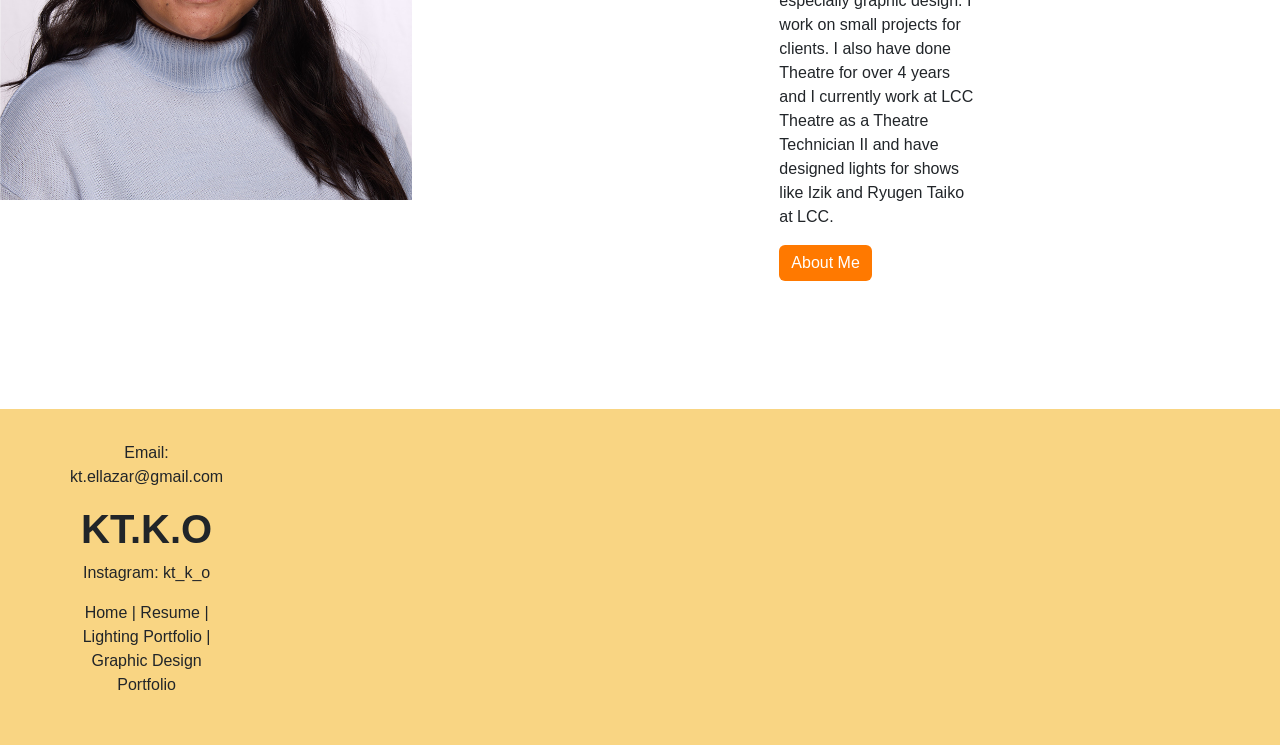
==== commit 1a8ea9c8: "projects-update" ====
--- a/index.html
+++ b/index.html
@@ -50,117 +50,134 @@
 
         <!-- Start of Artwork Section -->
         <section id="artwork" class="projects">
-            <div class="container">
-                <h2 class="mb-5">Artwork</h2>
-                <div class="row">
-                    <!-- Start of Card -->
-                    <div class="one-half">
-                        <div class="card">
-                            <img src="images/thumbnail-noddah.png" alt="Noddah Bebehs" width="2000" height="1500">
-                            <div class="card-body">
-                                <h3 class="card-title">Noddah Bebehs</h3>
-                                <p class="card-text">Digital Design/Print</p>
-                                <a class="btn btn-primary" href="#" role="button">More Info</a>
-                            </div>
+<div class="container">
+    
+                    <h2 class="mb-5">Artwork</h2>
+    
+                        <!-- Start of Card -->
+                        <div class="row">
+                            <div class="col-6">
+                                <div class="one-half">
+                                    <div class="card">
+                                        <img src="images/thumbnail-noddah.png" alt="Noddah Bebehs" width="2000" height="1500">
+                                        <div class="card-body">
+                                            <h3 class="card-title">Noddah Bebehs</h3>
+                                            <p class="card-text">Digital Design/Print</p>
+                                            <a class="btn btn-primary" href="#" role="button">More Info</a>
+                                        </div>
+                                    </div>
+                                </div>
+                            </div>
+                            <!-- End of Card -->
+                            <!-- Start of Card -->
+                            <div class="col-6">
+                                <div class="one-half">
+                                    <div class="card">
+                                        <img src="images/thumbnail-aina.png" alt="Aina, Fresh, Mea'ai Mural" width="2000" height="1500">
+                                        <div class="card-body">
+                                            <h3 class="card-title">Aina, Fresh, Meaai Mural</h3>
+                                            <p class="card-text">Digital Graphic Design</p>
+                                            <a class="btn btn-primary" href="#" role="button">More Info</a>
+                                        </div>
+                                    </div>
+                                </div>
+                            </div>
+                            <!-- End of Card -->
+                            <!-- Start of Card -->
+                              <div class="col-6">
+                                  <div class="one-half">
+                                    <div class="card">
+                                        <img src="images/thumbnail-mayumi.png" alt="Mayumi's Craft Club" width="2000" height="1500">
+                                        <div class="card-body">
+                                            <h3 class="card-title">Mayumi's Craft Club</h3>
+                                            <p class="card-text">Digital Graphic Logo Design</p>
+                                            <a class="btn btn-primary" href="#" role="button">More Info</a>
+                                        </div>
+                                    </div>
+                                                      </div>
+                              </div>
+                            <!-- End of Card -->
+                              <div class="col-6">
+                                  <div class="one-half">
+                                    <div class="card">
+                                        <img src="images/thumbnail-bangtan.png" alt="Bangtan Bebehs" width="2000" height="1500">
+                                        <div class="card-body">
+                                            <h3 class="card-title">Bangtan Bebehs</h3>
+                                            <p class="card-text">Digital Design/Print</p>
+                                            <a class="btn btn-primary" href="#" role="button">More Info</a>
+                                        </div>
+                                    </div>
+                                                      </div>
+                              </div>
+                            <!-- End of Card -->
                         </div>
-                    </div>
-                    <!-- End of Card -->
-                    <!-- Start of Card -->
-
-                    <div class="one-half">
-                        <div class="card">
-                            <img src="images/thumbnail-aina.png" alt="Aina, Fresh, Mea'ai Mural" width="2000" height="1500">
-                            <div class="card-body">
-                                <h3 class="card-title">Aina, Fresh, Meaai Mural</h3>
-                                <p class="card-text">Digital Graphic Design</p>
-                                <a class="btn btn-primary" href="#" role="button">More Info</a>
-                            </div>
-                        </div>
-                    </div>
-                    <!-- End of Card -->
-                    <!-- Start of Card -->
-                      <div class="one-half">
-                        <div class="card">
-                            <img src="images/thumbnail-mayumi.png" alt="Mayumi's Craft Club" width="2000" height="1500">
-                            <div class="card-body">
-                                <h3 class="card-title">Mayumi's Craft Club</h3>
-                                <p class="card-text">Digital Graphic Logo Design</p>
-                                <a class="btn btn-primary" href="#" role="button">More Info</a>
-                            </div>
-                        </div>
-                    </div>
-                    <!-- End of Card -->
-                      <div class="one-half">
-                        <div class="card">
-                            <img src="images/thumbnail-bangtan.png" alt="Bangtan Bebehs" width="2000" height="1500">
-                            <div class="card-body">
-                                <h3 class="card-title">Bangtan Bebehs</h3>
-                                <p class="card-text">Digital Design/Print</p>
-                                <a class="btn btn-primary" href="#" role="button">More Info</a>
-                            </div>
-                        </div>
-                    </div>
-                    <!-- End of Card -->
-                </div>
-            </div>
+</div>
+
         </section>
         <!-- End of Artwork Section -->
 
                 <!-- Start of Lighting Section -->
         <section id="artwork" class="projects">
-            <div class="container">
-                <h2 class="mb-5">Lighting Designs/Shows</h2>
-                <div class="row">
-                    <!-- Start of Card -->
-                    <div class="one-half">
-                        <div class="card">
-                            <img src="images/Thumbnail-pau hana.png" alt="Noddah Bebehs" width="2000" height="1500">
-                            <div class="card-body">
-                                <h3 class="card-title">LCC Pau Hana 2025</h3>
-                                <p class="card-text">Live Performance Showcase</p>
-                                <a class="btn btn-primary" href="#" role="button">More Info</a>
-                            </div>
+                <div class="container">
+                    <h2 class="mb-5">Lighting Designs/Shows</h2>
+                        <!-- Start of Card -->
+                        <div class="row">
+                            <div class="col-6">
+                                <div class="one-half">
+                                    <div class="card">
+                                        <img src="images/Thumbnail-pau hana.png" alt="Noddah Bebehs" width="2000" height="1500">
+                                        <div class="card-body">
+                                            <h3 class="card-title">LCC Pau Hana 2025</h3>
+                                            <p class="card-text">Live Performance Showcase</p>
+                                            <a class="btn btn-primary" href="#" role="button">More Info</a>
+                                        </div>
+                                    </div>
+                                </div>
+                            </div>
+                            <!-- End of Card -->
+                            <!-- Start of Card -->
+                            <div class="col-6">
+                                <div class="one-half">
+                                    <div class="card">
+                                        <img src="images/thumbnail-ryugen.png" alt="Aina, Fresh, Mea'ai Mural" width="2000" height="1500">
+                                        <div class="card-body">
+                                            <h3 class="card-title">Ryugen Taiko</h3>
+                                            <p class="card-text">Live Performance</p>
+                                            <a class="btn btn-primary" href="#" role="button">More Info</a>
+                                        </div>
+                                    </div>
+                                </div>
+                            </div>
+                            <!-- End of Card -->
+                            <!-- Start of Card -->
+                              <div class="col-6">
+                                  <div class="one-half">
+                                    <div class="card">
+                                        <img src="images/thumbnail-mpoh.png" alt="Miss Philippines of Hawai'i" width="2000" height="1500">
+                                        <div class="card-body">
+                                            <h3 class="card-title">Miss Philippines of Hawai'i</h3>
+                                            <p class="card-text">Live Pageant</p>
+                                            <a class="btn btn-primary" href="#" role="button">More Info</a>
+                                        </div>
+                                    </div>
+                                </div>
+                              </div>
+                            <!-- End of Card -->
+                              <div class="col-6">
+                                  <div class="one-half">
+                                    <div class="card">
+                                        <img src="images/thumbnail-kowa.png" alt="KOWA" width="2000" height="1500">
+                                        <div class="card-body">
+                                            <h3 class="card-title">KOWA</h3>
+                                            <p class="card-text">Live Performannce</p>
+                                            <a class="btn btn-primary" href="#" role="button">More Info</a>
+                                        </div>
+                                    </div>
+                                </div>
+                              </div>
                         </div>
-                    </div>
+                </div>
                     <!-- End of Card -->
-                    <!-- Start of Card -->
-
-                    <div class="one-half">
-                        <div class="card">
-                            <img src="images/thumbnail-ryugen.png" alt="Aina, Fresh, Mea'ai Mural" width="2000" height="1500">
-                            <div class="card-body">
-                                <h3 class="card-title">Ryugen Taiko</h3>
-                                <p class="card-text">Live Performance</p>
-                                <a class="btn btn-primary" href="#" role="button">More Info</a>
-                            </div>
-                        </div>
-                    </div>
-                    <!-- End of Card -->
-                    <!-- Start of Card -->
-                      <div class="one-half">
-                        <div class="card">
-                            <img src="images/thumbnail-mpoh.png" alt="Miss Philippines of Hawai'i" width="2000" height="1500">
-                            <div class="card-body">
-                                <h3 class="card-title">Miss Philippines of Hawai'i</h3>
-                                <p class="card-text">Live Pageant</p>
-                                <a class="btn btn-primary" href="#" role="button">More Info</a>
-                            </div>
-                        </div>
-                    </div>
-                    <!-- End of Card -->
-                      <div class="one-half">
-                        <div class="card">
-                            <img src="images/thumbnail-kowa.png" alt="KOWA" width="2000" height="1500">
-                            <div class="card-body">
-                                <h3 class="card-title">KOWA</h3>
-                                <p class="card-text">Live Performannce</p>
-                                <a class="btn btn-primary" href="#" role="button">More Info</a>
-                            </div>
-                        </div>
-                    </div>
-                    <!-- End of Card -->
-                </div>
-            </div>
         </section>
         <!-- End of Lighting Section -->
 
